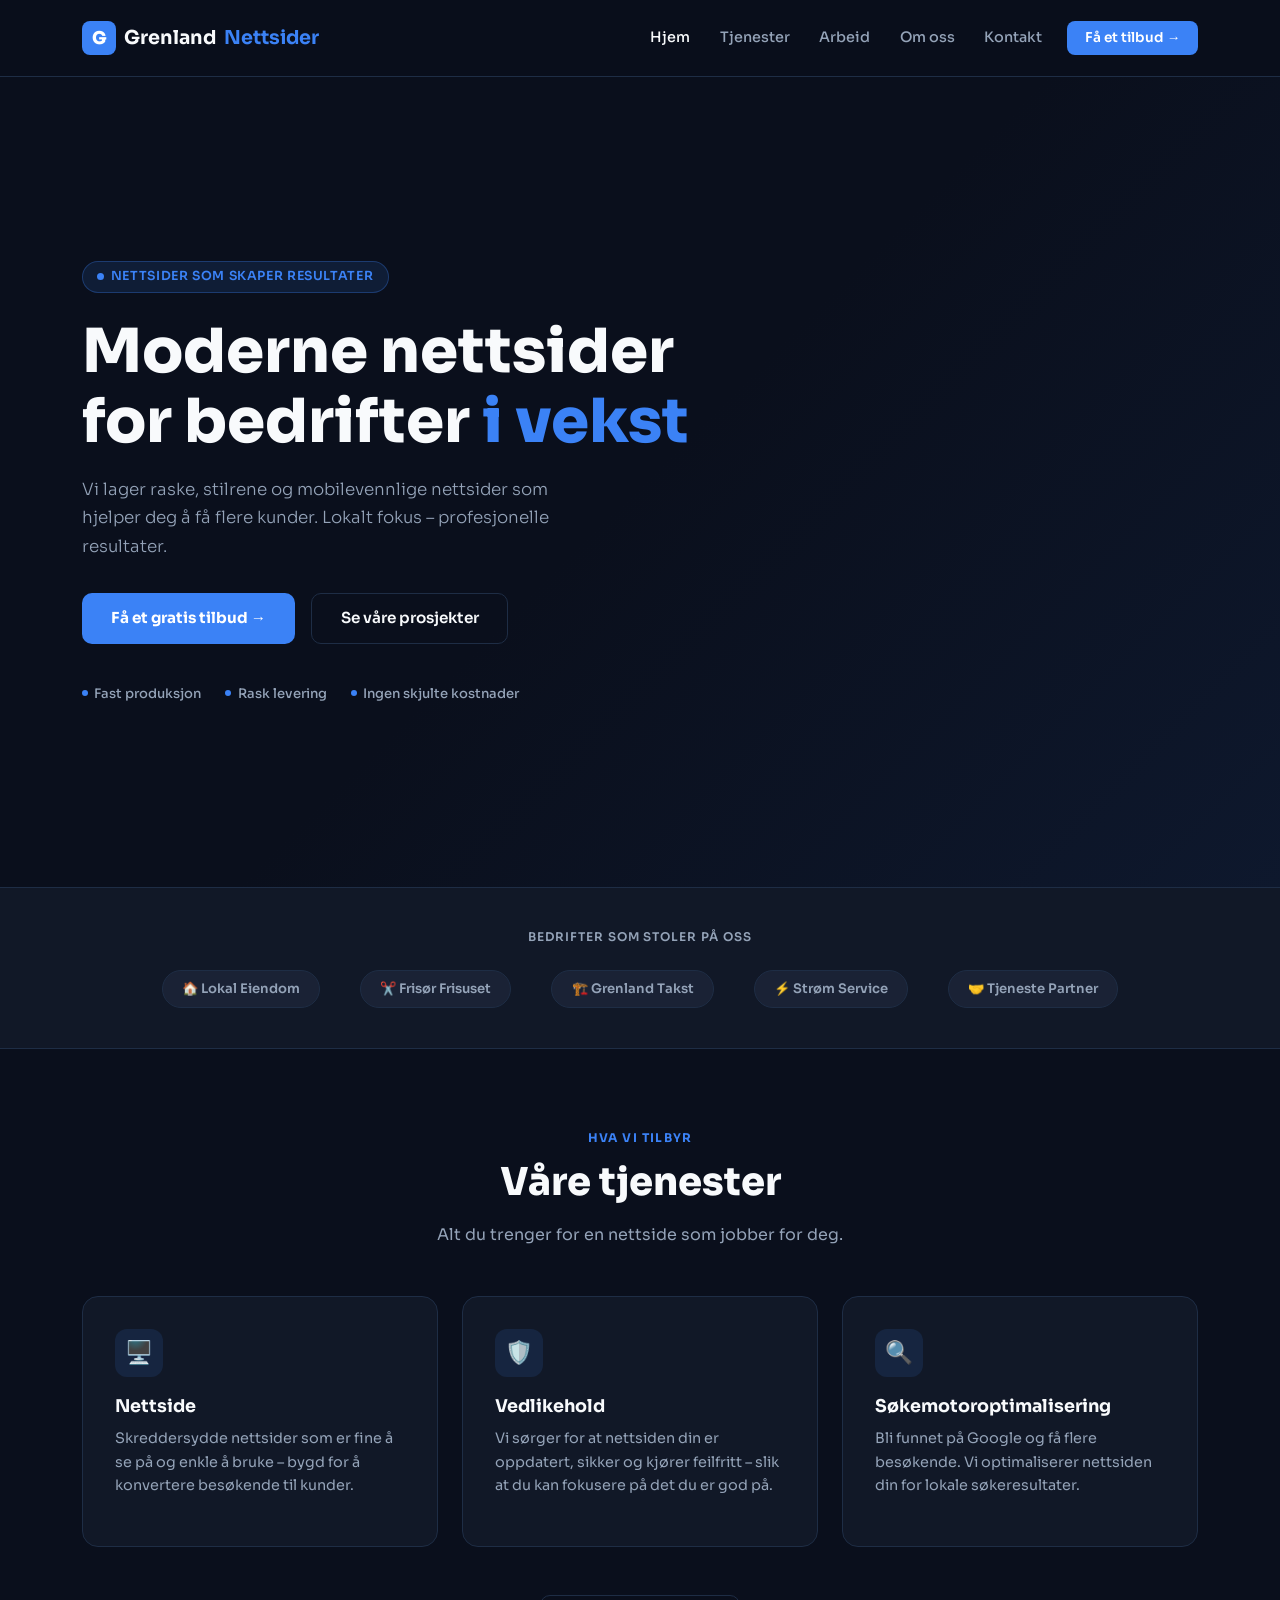
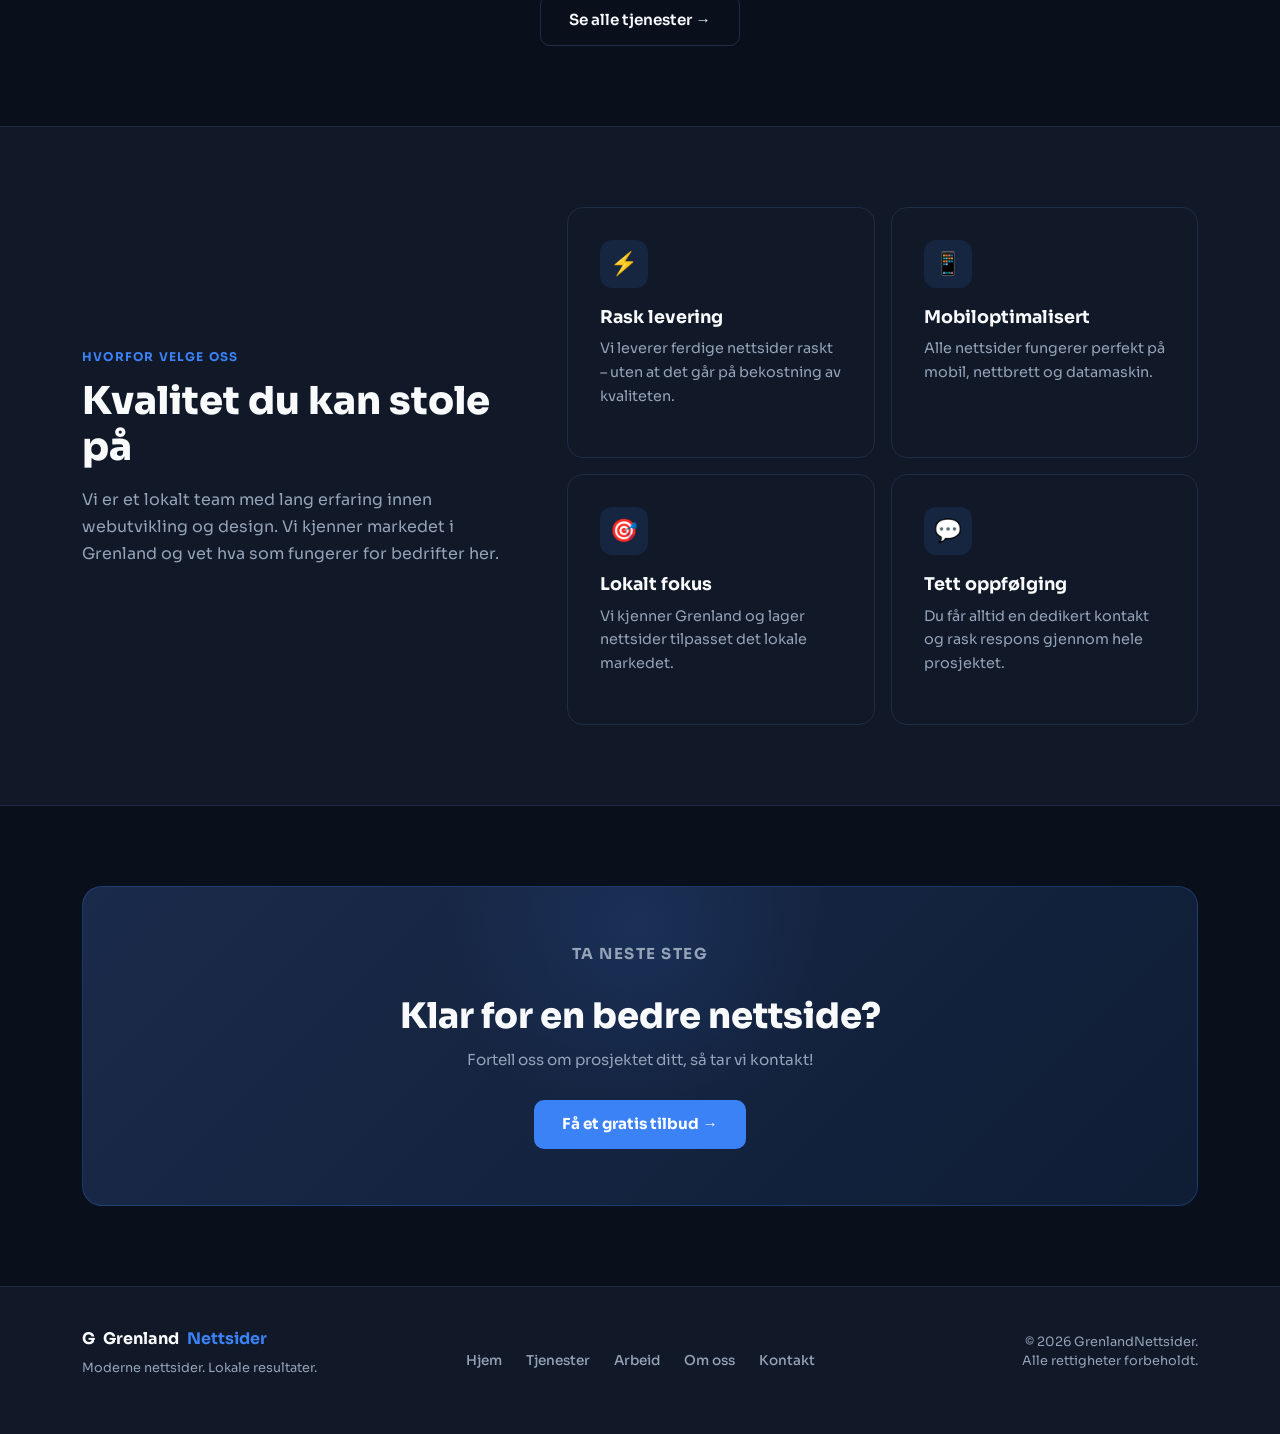
==== index.html @ faeaf44c "Adding test website" ====
<!DOCTYPE html>
<html lang="no">
<head>
  <meta charset="UTF-8">
  <meta name="viewport" content="width=device-width, initial-scale=1.0">
  <title>GrenlandNettsider – Moderne nettsider for bedrifter i vekst</title>
  <link href="https://cdn.jsdelivr.net/npm/bootstrap@5.3.3/dist/css/bootstrap.min.css" rel="stylesheet">
  <link rel="stylesheet" href="style.css">
</head>
<body>

  <!-- Navbar -->
  <nav class="navbar navbar-expand-lg">
    <div class="container">
      <a class="navbar-brand" href="index.html">
        <div class="g-icon">G</div>
        Grenland<span class="brand-blue">Nettsider</span>
      </a>
      <button class="navbar-toggler border-0" type="button" data-bs-toggle="collapse" data-bs-target="#navbarNav">
        <span class="navbar-toggler-icon"></span>
      </button>
      <div class="collapse navbar-collapse" id="navbarNav">
        <ul class="navbar-nav ms-auto align-items-center gap-1">
          <li class="nav-item"><a class="nav-link active" href="index.html">Hjem</a></li>
          <li class="nav-item"><a class="nav-link" href="tjenester.html">Tjenester</a></li>
          <li class="nav-item"><a class="nav-link" href="arbeid.html">Arbeid</a></li>
          <li class="nav-item"><a class="nav-link" href="om-oss.html">Om oss</a></li>
          <li class="nav-item"><a class="nav-link" href="kontakt.html">Kontakt</a></li>
          <li class="nav-item ms-2">
            <a class="nav-link btn-tilbud" href="kontakt.html">Få et tilbud &rarr;</a>
          </li>
        </ul>
      </div>
    </div>
  </nav>

  <!-- Hero -->
  <section class="hero">
    <div class="hero-backdrop"></div>
    <div class="hero-overlay"></div>
    <div class="container hero-content">
      <div class="row align-items-center">
        <div class="col-lg-7">
          <div class="hero-badge">
            <span class="dot" style="width:7px;height:7px;background:var(--blue);border-radius:50%;display:inline-block;"></span>
            Nettsider som skaper resultater
          </div>
          <h1>
            Moderne nettsider<br>
            for bedrifter <span class="blue">i vekst</span>
          </h1>
          <p class="lead">
            Vi lager raske, stilrene og mobilevennlige nettsider som hjelper deg å få flere kunder. Lokalt fokus – profesjonelle resultater.
          </p>
          <div class="d-flex gap-3 flex-wrap">
            <a href="kontakt.html" class="btn-primary-custom">
              Få et gratis tilbud &rarr;
            </a>
            <a href="arbeid.html" class="btn-ghost">
              Se våre prosjekter
            </a>
          </div>
          <div class="hero-trust">
            <div class="trust-item"><span class="dot"></span> Fast produksjon</div>
            <div class="trust-item"><span class="dot"></span> Rask levering</div>
            <div class="trust-item"><span class="dot"></span> Ingen skjulte kostnader</div>
          </div>
        </div>
      </div>
    </div>
  </section>

  <!-- Kunder -->
  <div class="clients-strip">
    <div class="container">
      <p class="label">Bedrifter som stoler på oss</p>
      <div class="client-logos">
        <div class="client-pill">🏠 Lokal Eiendom</div>
        <div class="client-pill">✂️ Frisør Frisuset</div>
        <div class="client-pill">🏗️ Grenland Takst</div>
        <div class="client-pill">⚡ Strøm Service</div>
        <div class="client-pill">🤝 Tjeneste Partner</div>
      </div>
    </div>
  </div>

  <!-- Tjenester oversikt -->
  <section>
    <div class="container">
      <div class="text-center mb-5">
        <p class="section-label">Hva vi tilbyr</p>
        <h2 class="section-title">Våre tjenester</h2>
        <p class="section-sub mx-auto">Alt du trenger for en nettside som jobber for deg.</p>
      </div>
      <div class="row g-4">
        <div class="col-md-4">
          <div class="card-dark">
            <div class="card-icon">🖥️</div>
            <h3>Nettside</h3>
            <p>Skreddersydde nettsider som er fine å se på og enkle å bruke – bygd for å konvertere besøkende til kunder.</p>
          </div>
        </div>
        <div class="col-md-4">
          <div class="card-dark">
            <div class="card-icon">🛡️</div>
            <h3>Vedlikehold</h3>
            <p>Vi sørger for at nettsiden din er oppdatert, sikker og kjører feilfritt – slik at du kan fokusere på det du er god på.</p>
          </div>
        </div>
        <div class="col-md-4">
          <div class="card-dark">
            <div class="card-icon">🔍</div>
            <h3>Søkemotoroptimalisering</h3>
            <p>Bli funnet på Google og få flere besøkende. Vi optimaliserer nettsiden din for lokale søkeresultater.</p>
          </div>
        </div>
      </div>
      <div class="text-center mt-5">
        <a href="tjenester.html" class="btn-ghost">Se alle tjenester &rarr;</a>
      </div>
    </div>
  </section>

  <!-- Hvorfor oss -->
  <section style="background: var(--bg-card); border-top: 1px solid var(--border); border-bottom: 1px solid var(--border);">
    <div class="container">
      <div class="row align-items-center g-5">
        <div class="col-lg-5">
          <p class="section-label">Hvorfor velge oss</p>
          <h2 class="section-title">Kvalitet du kan stole på</h2>
          <p class="section-sub">Vi er et lokalt team med lang erfaring innen webutvikling og design. Vi kjenner markedet i Grenland og vet hva som fungerer for bedrifter her.</p>
        </div>
        <div class="col-lg-7">
          <div class="row g-3">
            <div class="col-sm-6">
              <div class="card-dark">
                <div class="card-icon">⚡</div>
                <h3>Rask levering</h3>
                <p>Vi leverer ferdige nettsider raskt – uten at det går på bekostning av kvaliteten.</p>
              </div>
            </div>
            <div class="col-sm-6">
              <div class="card-dark">
                <div class="card-icon">📱</div>
                <h3>Mobiloptimalisert</h3>
                <p>Alle nettsider fungerer perfekt på mobil, nettbrett og datamaskin.</p>
              </div>
            </div>
            <div class="col-sm-6">
              <div class="card-dark">
                <div class="card-icon">🎯</div>
                <h3>Lokalt fokus</h3>
                <p>Vi kjenner Grenland og lager nettsider tilpasset det lokale markedet.</p>
              </div>
            </div>
            <div class="col-sm-6">
              <div class="card-dark">
                <div class="card-icon">💬</div>
                <h3>Tett oppfølging</h3>
                <p>Du får alltid en dedikert kontakt og rask respons gjennom hele prosjektet.</p>
              </div>
            </div>
          </div>
        </div>
      </div>
    </div>
  </section>

  <!-- CTA -->
  <section>
    <div class="container">
      <div class="cta-banner">
        <p class="section-label" style="text-align:center;">Ta neste steg</p>
        <h2>Klar for en bedre nettside?</h2>
        <p>Fortell oss om prosjektet ditt, så tar vi kontakt!</p>
        <a href="kontakt.html" class="btn-primary-custom" style="display:inline-flex;">
          Få et gratis tilbud &rarr;
        </a>
      </div>
    </div>
  </section>

  <!-- Footer -->
  <footer>
    <div class="container">
      <div class="row align-items-center">
        <div class="col-md-4 mb-3 mb-md-0">
          <a class="footer-brand" href="index.html">
            <div class="g-icon">G</div>
            Grenland<span style="color:var(--blue);">Nettsider</span>
          </a>
          <p class="footer-copy">Moderne nettsider. Lokale resultater.</p>
        </div>
        <div class="col-md-4 mb-3 mb-md-0 text-md-center">
          <ul class="footer-links justify-content-md-center">
            <li><a href="index.html">Hjem</a></li>
            <li><a href="tjenester.html">Tjenester</a></li>
            <li><a href="arbeid.html">Arbeid</a></li>
            <li><a href="om-oss.html">Om oss</a></li>
            <li><a href="kontakt.html">Kontakt</a></li>
          </ul>
        </div>
        <div class="col-md-4 text-md-end">
          <p class="footer-copy">&copy; 2026 GrenlandNettsider.<br>Alle rettigheter forbeholdt.</p>
        </div>
      </div>
    </div>
  </footer>

  <script src="https://cdn.jsdelivr.net/npm/bootstrap@5.3.3/dist/js/bootstrap.bundle.min.js"></script>
</body>
</html>
---- style.css ----
@import url('https://fonts.googleapis.com/css2?family=Sora:wght@300;400;500;600;700;800&display=swap');

:root {
  --bg-dark: #0a0f1c;
  --bg-card: #111827;
  --bg-card2: #1a2235;
  --blue: #3b82f6;
  --blue-hover: #2563eb;
  --text: #f8fafc;
  --muted: #94a3b8;
  --border: #1e2d45;
}

* {
  margin: 0;
  padding: 0;
  box-sizing: border-box;
}

body {
  font-family: 'Sora', sans-serif;
  background-color: var(--bg-dark);
  color: var(--text);
  min-height: 100vh;
}

/* ── NAVBAR ── */
.navbar {
  background: rgba(10, 15, 28, 0.92) !important;
  backdrop-filter: blur(12px);
  border-bottom: 1px solid var(--border);
  padding: 1rem 0;
  position: sticky;
  top: 0;
  z-index: 1000;
}

.navbar-brand {
  font-weight: 700;
  font-size: 1.2rem;
  color: var(--text) !important;
  display: flex;
  align-items: center;
  gap: 0.5rem;
}

.navbar-brand .g-icon {
  width: 34px;
  height: 34px;
  background: var(--blue);
  border-radius: 8px;
  display: flex;
  align-items: center;
  justify-content: center;
  font-weight: 800;
  font-size: 1.1rem;
  color: white;
  flex-shrink: 0;
}

.navbar-brand span.brand-blue {
  color: var(--blue);
}

.nav-link {
  color: var(--muted) !important;
  font-weight: 500;
  font-size: 0.9rem;
  transition: color 0.2s;
  padding: 0.4rem 0.8rem !important;
}

.nav-link:hover,
.nav-link.active {
  color: var(--text) !important;
}

.btn-tilbud {
  background: var(--blue);
  color: white !important;
  border-radius: 8px;
  padding: 0.45rem 1.1rem !important;
  font-weight: 600;
  font-size: 0.85rem;
  transition: background 0.2s;
}

.btn-tilbud:hover {
  background: var(--blue-hover) !important;
  color: white !important;
}

/* ── HERO ── */
.hero {
  position: relative;
  min-height: 90vh;
  display: flex;
  align-items: center;
  overflow: hidden;
}

.hero-backdrop {
  position: absolute;
  inset: 0;
  background-image: url('https://cdn.discordapp.com/attachments/1414317445426057236/1490359732261621760/966d6a86-c8e8-4d90-9da0-f80edcbf8daf.png?ex=69d3c529&is=69d273a9&hm=00768cd3d87e97b7042a701c14c0bbfbb217b4e4b8885924122f0c1ae28f9f50&');
  background-size: cover;
  background-position: center right;
  background-repeat: no-repeat;
  opacity: 0.08;
  z-index: 0;
}

.hero-overlay {
  position: absolute;
  inset: 0;
  background: linear-gradient(135deg, var(--bg-dark) 50%, rgba(59,130,246,0.08) 100%);
  z-index: 1;
}

.hero-content {
  position: relative;
  z-index: 2;
}

.hero-badge {
  display: inline-flex;
  align-items: center;
  gap: 0.4rem;
  background: rgba(59,130,246,0.12);
  border: 1px solid rgba(59,130,246,0.3);
  border-radius: 999px;
  padding: 0.35rem 0.9rem;
  font-size: 0.78rem;
  font-weight: 600;
  color: var(--blue);
  letter-spacing: 0.05em;
  text-transform: uppercase;
  margin-bottom: 1.5rem;
}

.hero h1 {
  font-size: clamp(2.2rem, 5vw, 3.8rem);
  font-weight: 800;
  line-height: 1.15;
  margin-bottom: 1.2rem;
}

.hero h1 .blue {
  color: var(--blue);
}

.hero p.lead {
  font-size: 1.05rem;
  color: var(--muted);
  max-width: 520px;
  line-height: 1.7;
  margin-bottom: 2rem;
}

.btn-primary-custom {
  background: var(--blue);
  color: white;
  border: none;
  border-radius: 10px;
  padding: 0.8rem 1.8rem;
  font-weight: 700;
  font-size: 0.95rem;
  text-decoration: none;
  display: inline-flex;
  align-items: center;
  gap: 0.5rem;
  transition: background 0.2s, transform 0.15s;
}

.btn-primary-custom:hover {
  background: var(--blue-hover);
  color: white;
  transform: translateY(-2px);
}

.btn-ghost {
  background: transparent;
  color: var(--text);
  border: 1.5px solid var(--border);
  border-radius: 10px;
  padding: 0.8rem 1.8rem;
  font-weight: 600;
  font-size: 0.95rem;
  text-decoration: none;
  display: inline-flex;
  align-items: center;
  gap: 0.5rem;
  transition: border-color 0.2s, transform 0.15s;
}

.btn-ghost:hover {
  border-color: var(--blue);
  color: var(--blue);
  transform: translateY(-2px);
}

.hero-trust {
  display: flex;
  align-items: center;
  gap: 1.5rem;
  margin-top: 2.5rem;
  flex-wrap: wrap;
}

.trust-item {
  display: flex;
  align-items: center;
  gap: 0.4rem;
  font-size: 0.82rem;
  color: var(--muted);
  font-weight: 500;
}

.trust-item .dot {
  width: 6px;
  height: 6px;
  background: var(--blue);
  border-radius: 50%;
  flex-shrink: 0;
}

/* ── SECTIONS ── */
section {
  padding: 5rem 0;
}

.section-label {
  font-size: 0.75rem;
  font-weight: 700;
  letter-spacing: 0.1em;
  text-transform: uppercase;
  color: var(--blue);
  margin-bottom: 0.75rem;
}

.section-title {
  font-size: clamp(1.8rem, 3vw, 2.5rem);
  font-weight: 800;
  margin-bottom: 1rem;
  line-height: 1.2;
}

.section-sub {
  color: var(--muted);
  font-size: 1rem;
  max-width: 550px;
  line-height: 1.7;
}

/* ── CARDS ── */
.card-dark {
  background: var(--bg-card);
  border: 1px solid var(--border);
  border-radius: 16px;
  padding: 2rem;
  transition: border-color 0.25s, transform 0.2s;
  height: 100%;
}

.card-dark:hover {
  border-color: rgba(59,130,246,0.4);
  transform: translateY(-4px);
}

.card-icon {
  width: 48px;
  height: 48px;
  background: rgba(59,130,246,0.12);
  border-radius: 12px;
  display: flex;
  align-items: center;
  justify-content: center;
  font-size: 1.4rem;
  margin-bottom: 1.2rem;
  flex-shrink: 0;
}

.card-dark h3 {
  font-size: 1.1rem;
  font-weight: 700;
  margin-bottom: 0.6rem;
}

.card-dark p {
  color: var(--muted);
  font-size: 0.9rem;
  line-height: 1.65;
}

/* ── CLIENTS STRIP ── */
.clients-strip {
  background: var(--bg-card);
  border-top: 1px solid var(--border);
  border-bottom: 1px solid var(--border);
  padding: 2.5rem 0;
}

.clients-strip .label {
  font-size: 0.75rem;
  font-weight: 600;
  letter-spacing: 0.08em;
  text-transform: uppercase;
  color: var(--muted);
  margin-bottom: 1.5rem;
  text-align: center;
}

.client-logos {
  display: flex;
  justify-content: center;
  align-items: center;
  gap: 2.5rem;
  flex-wrap: wrap;
}

.client-pill {
  display: flex;
  align-items: center;
  gap: 0.5rem;
  background: var(--bg-card2);
  border: 1px solid var(--border);
  border-radius: 999px;
  padding: 0.5rem 1.2rem;
  font-size: 0.82rem;
  font-weight: 600;
  color: var(--muted);
  transition: color 0.2s, border-color 0.2s;
}

.client-pill:hover {
  color: var(--text);
  border-color: var(--blue);
}

/* ── CTA BANNER ── */
.cta-banner {
  background: linear-gradient(135deg, #1a2a4a 0%, #0f1d35 100%);
  border: 1px solid rgba(59,130,246,0.25);
  border-radius: 20px;
  padding: 3.5rem 2.5rem;
  text-align: center;
  position: relative;
  overflow: hidden;
}

.cta-banner::before {
  content: '';
  position: absolute;
  top: -50%;
  left: 50%;
  transform: translateX(-50%);
  width: 400px;
  height: 400px;
  background: radial-gradient(circle, rgba(59,130,246,0.12) 0%, transparent 70%);
  pointer-events: none;
}

.cta-banner h2 {
  font-size: clamp(1.5rem, 3vw, 2.2rem);
  font-weight: 800;
  margin-bottom: 0.75rem;
  position: relative;
}

.cta-banner p {
  color: var(--muted);
  font-size: 0.95rem;
  margin-bottom: 1.8rem;
  position: relative;
}

/* ── FOOTER ── */
footer {
  background: var(--bg-card);
  border-top: 1px solid var(--border);
  padding: 2.5rem 0;
}

.footer-brand {
  display: flex;
  align-items: center;
  gap: 0.5rem;
  font-weight: 700;
  font-size: 1rem;
  color: var(--text);
  text-decoration: none;
  margin-bottom: 0.5rem;
}

.footer-links {
  list-style: none;
  display: flex;
  gap: 1.5rem;
  flex-wrap: wrap;
  margin: 0;
  padding: 0;
}

.footer-links a {
  color: var(--muted);
  text-decoration: none;
  font-size: 0.85rem;
  font-weight: 500;
  transition: color 0.2s;
}

.footer-links a:hover {
  color: var(--blue);
}

.footer-copy {
  color: var(--muted);
  font-size: 0.8rem;
}

/* ── PAGE HERO (inner pages) ── */
.page-hero {
  padding: 6rem 0 4rem;
  position: relative;
  overflow: hidden;
}

.page-hero::before {
  content: '';
  position: absolute;
  top: -100px;
  right: -100px;
  width: 500px;
  height: 500px;
  background: radial-gradient(circle, rgba(59,130,246,0.08) 0%, transparent 70%);
  pointer-events: none;
}

.page-hero h1 {
  font-size: clamp(2rem, 4vw, 3rem);
  font-weight: 800;
  line-height: 1.2;
  margin-bottom: 1rem;
}

.page-hero p {
  color: var(--muted);
  font-size: 1rem;
  max-width: 520px;
  line-height: 1.7;
}

/* ── FORM ── */
.form-control-dark {
  background: var(--bg-card);
  border: 1px solid var(--border);
  border-radius: 10px;
  color: var(--text);
  padding: 0.75rem 1rem;
  font-family: 'Sora', sans-serif;
  font-size: 0.9rem;
  width: 100%;
  transition: border-color 0.2s;
}

.form-control-dark:focus {
  outline: none;
  border-color: var(--blue);
  background: var(--bg-card);
  color: var(--text);
}

.form-control-dark::placeholder {
  color: var(--muted);
}

.form-label-dark {
  font-size: 0.85rem;
  font-weight: 600;
  color: var(--muted);
  margin-bottom: 0.4rem;
  display: block;
}

/* ── PORTFOLIO GRID ── */
.portfolio-card {
  background: var(--bg-card);
  border: 1px solid var(--border);
  border-radius: 16px;
  overflow: hidden;
  transition: border-color 0.25s, transform 0.2s;
}

.portfolio-card:hover {
  border-color: rgba(59,130,246,0.4);
  transform: translateY(-4px);
}

.portfolio-thumb {
  height: 200px;
  background: linear-gradient(135deg, #1a2a4a, #0f1d35);
  display: flex;
  align-items: center;
  justify-content: center;
  font-size: 3rem;
  position: relative;
  overflow: hidden;
}

.portfolio-thumb::after {
  content: '';
  position: absolute;
  inset: 0;
  background: linear-gradient(180deg, transparent 60%, rgba(10,15,28,0.8) 100%);
}

.portfolio-info {
  padding: 1.5rem;
}

.portfolio-tag {
  display: inline-block;
  background: rgba(59,130,246,0.12);
  color: var(--blue);
  border-radius: 999px;
  padding: 0.2rem 0.7rem;
  font-size: 0.72rem;
  font-weight: 700;
  letter-spacing: 0.05em;
  text-transform: uppercase;
  margin-bottom: 0.6rem;
}

.portfolio-info h3 {
  font-size: 1rem;
  font-weight: 700;
  margin-bottom: 0.4rem;
}

.portfolio-info p {
  color: var(--muted);
  font-size: 0.85rem;
  line-height: 1.6;
}

/* ── PRICING ── */
.pricing-card {
  background: var(--bg-card);
  border: 1px solid var(--border);
  border-radius: 16px;
  padding: 2rem;
  height: 100%;
  transition: transform 0.2s;
}

.pricing-card.featured {
  border-color: var(--blue);
  background: linear-gradient(180deg, #1a2a4a 0%, var(--bg-card) 100%);
}

.pricing-card:hover {
  transform: translateY(-4px);
}

.pricing-price {
  font-size: 2.5rem;
  font-weight: 800;
  color: var(--text);
  line-height: 1;
}

.pricing-price span {
  font-size: 1rem;
  font-weight: 500;
  color: var(--muted);
}

.pricing-features {
  list-style: none;
  padding: 0;
  margin: 1.5rem 0;
}

.pricing-features li {
  display: flex;
  align-items: center;
  gap: 0.6rem;
  color: var(--muted);
  font-size: 0.87rem;
  padding: 0.4rem 0;
  border-bottom: 1px solid var(--border);
}

.pricing-features li:last-child {
  border-bottom: none;
}

.pricing-features li .check {
  color: var(--blue);
  flex-shrink: 0;
}

/* ── ABOUT ── */
.stat-box {
  background: var(--bg-card);
  border: 1px solid var(--border);
  border-radius: 12px;
  padding: 1.5rem;
  text-align: center;
}

.stat-number {
  font-size: 2.2rem;
  font-weight: 800;
  color: var(--blue);
  line-height: 1;
}

.stat-label {
  font-size: 0.8rem;
  color: var(--muted);
  font-weight: 500;
  margin-top: 0.3rem;
}

/* ── RESPONSIVE ── */
@media (max-width: 768px) {
  .hero {
    min-height: auto;
    padding: 4rem 0 3rem;
  }

  .hero-trust {
    gap: 1rem;
  }

  .client-logos {
    gap: 1rem;
  }

  .cta-banner {
    padding: 2.5rem 1.5rem;
  }
}
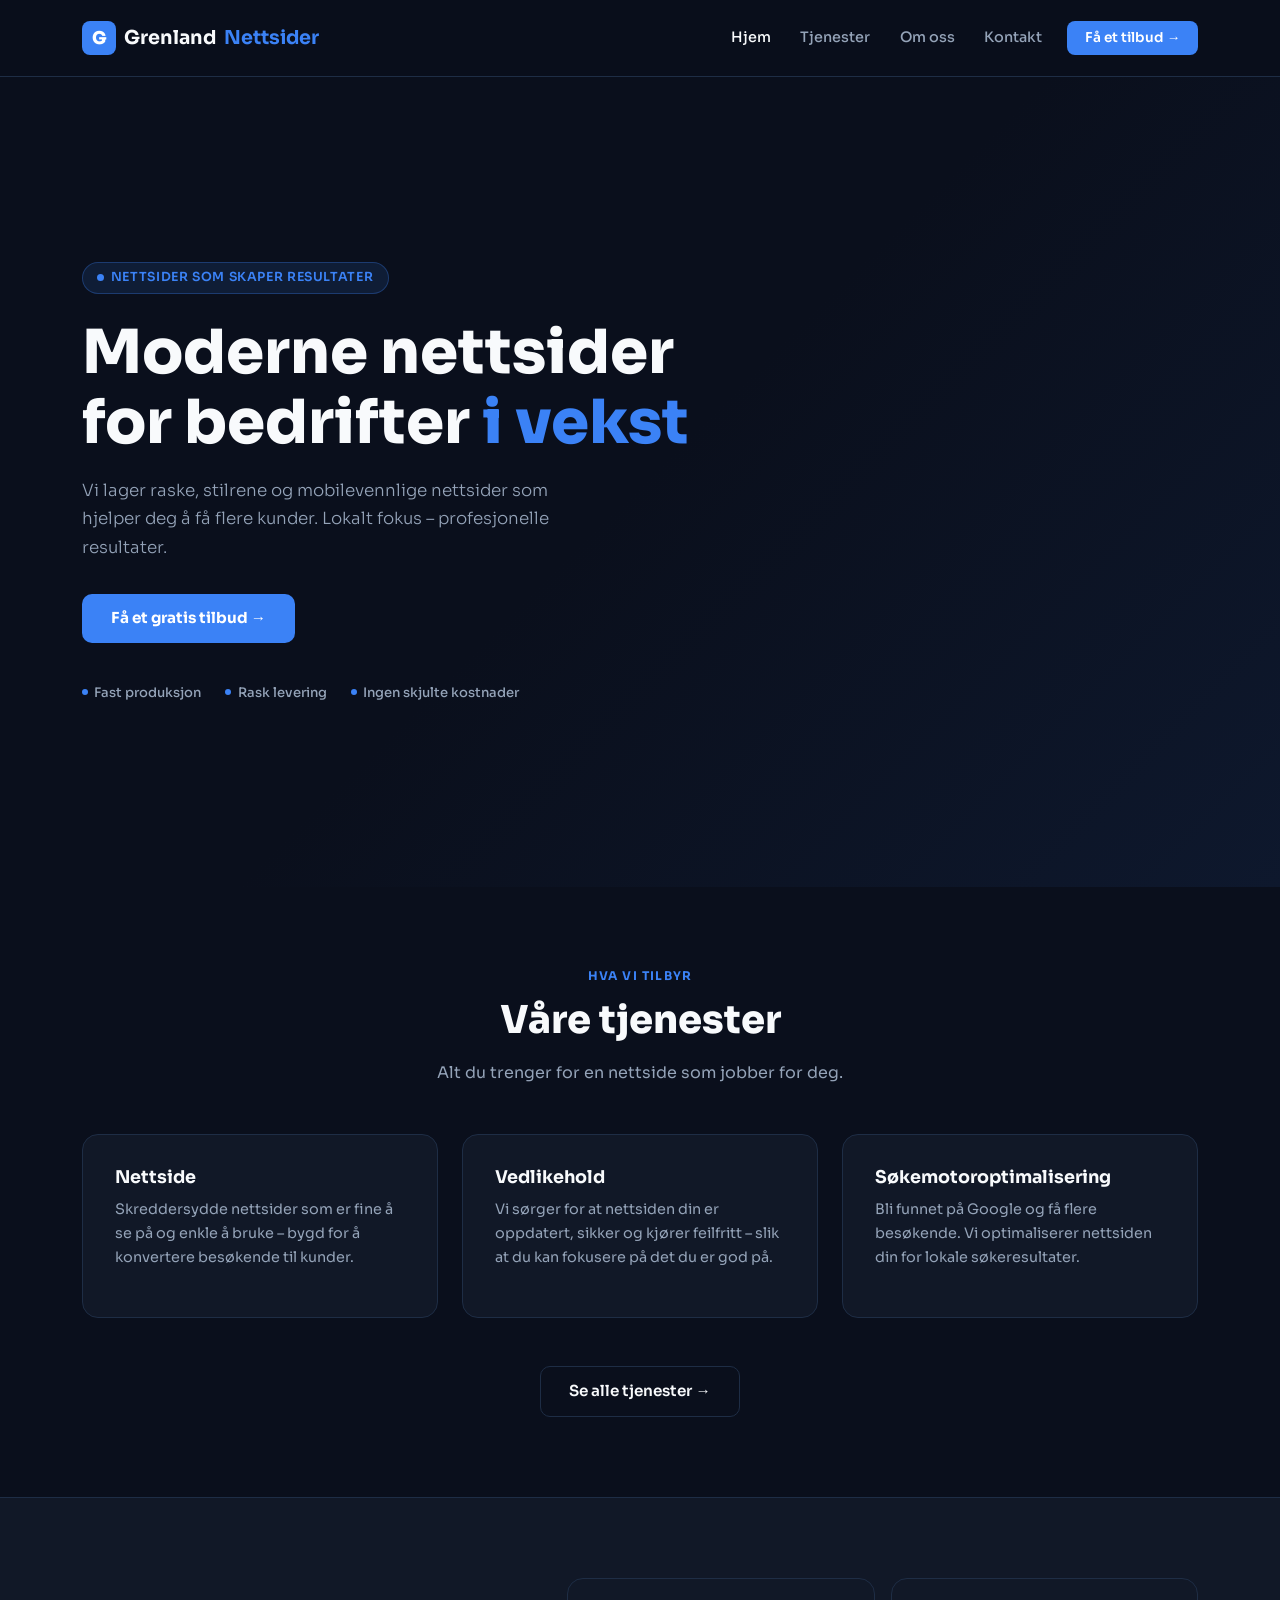
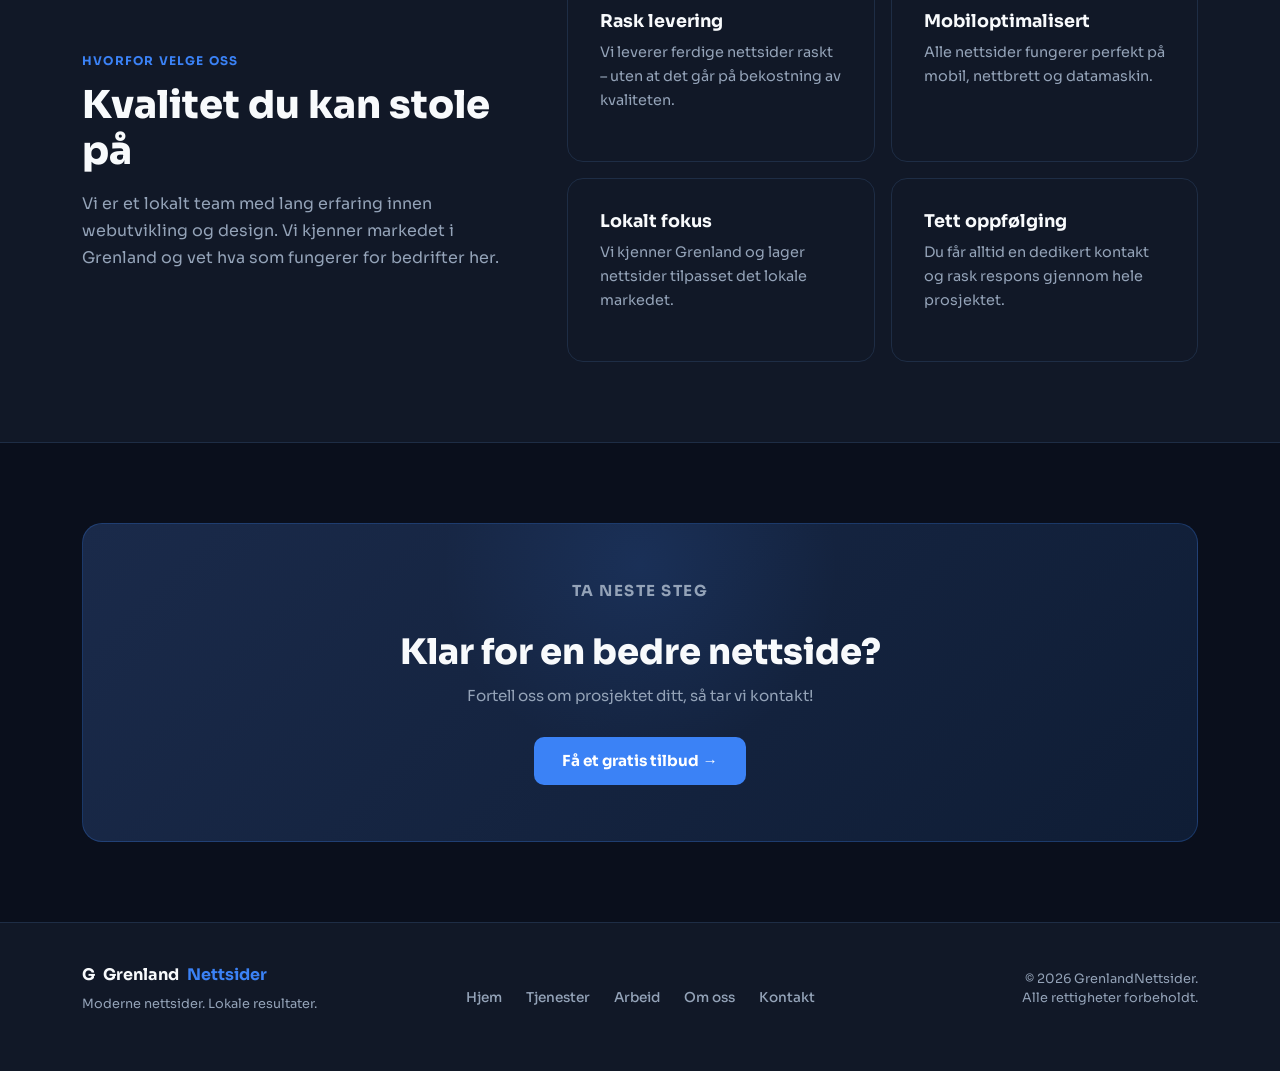
==== commit 0ae6ea1c: "made the website look nicer without all the ai slop" ====
--- a/index.html
+++ b/index.html
@@ -23,7 +23,6 @@
         <ul class="navbar-nav ms-auto align-items-center gap-1">
           <li class="nav-item"><a class="nav-link active" href="index.html">Hjem</a></li>
           <li class="nav-item"><a class="nav-link" href="tjenester.html">Tjenester</a></li>
-          <li class="nav-item"><a class="nav-link" href="arbeid.html">Arbeid</a></li>
           <li class="nav-item"><a class="nav-link" href="om-oss.html">Om oss</a></li>
           <li class="nav-item"><a class="nav-link" href="kontakt.html">Kontakt</a></li>
           <li class="nav-item ms-2">
@@ -56,9 +55,6 @@
             <a href="kontakt.html" class="btn-primary-custom">
               Få et gratis tilbud &rarr;
             </a>
-            <a href="arbeid.html" class="btn-ghost">
-              Se våre prosjekter
-            </a>
           </div>
           <div class="hero-trust">
             <div class="trust-item"><span class="dot"></span> Fast produksjon</div>
@@ -70,19 +66,6 @@
     </div>
   </section>
 
-  <!-- Kunder -->
-  <div class="clients-strip">
-    <div class="container">
-      <p class="label">Bedrifter som stoler på oss</p>
-      <div class="client-logos">
-        <div class="client-pill">🏠 Lokal Eiendom</div>
-        <div class="client-pill">✂️ Frisør Frisuset</div>
-        <div class="client-pill">🏗️ Grenland Takst</div>
-        <div class="client-pill">⚡ Strøm Service</div>
-        <div class="client-pill">🤝 Tjeneste Partner</div>
-      </div>
-    </div>
-  </div>
 
   <!-- Tjenester oversikt -->
   <section>
@@ -95,22 +78,19 @@
       <div class="row g-4">
         <div class="col-md-4">
           <div class="card-dark">
-            <div class="card-icon">🖥️</div>
             <h3>Nettside</h3>
             <p>Skreddersydde nettsider som er fine å se på og enkle å bruke – bygd for å konvertere besøkende til kunder.</p>
           </div>
         </div>
         <div class="col-md-4">
           <div class="card-dark">
-            <div class="card-icon">🛡️</div>
-            <h3>Vedlikehold</h3>
+<h3>Vedlikehold</h3>
             <p>Vi sørger for at nettsiden din er oppdatert, sikker og kjører feilfritt – slik at du kan fokusere på det du er god på.</p>
           </div>
         </div>
         <div class="col-md-4">
           <div class="card-dark">
-            <div class="card-icon">🔍</div>
-            <h3>Søkemotoroptimalisering</h3>
+<h3>Søkemotoroptimalisering</h3>
             <p>Bli funnet på Google og få flere besøkende. Vi optimaliserer nettsiden din for lokale søkeresultater.</p>
           </div>
         </div>
@@ -134,29 +114,25 @@
           <div class="row g-3">
             <div class="col-sm-6">
               <div class="card-dark">
-                <div class="card-icon">⚡</div>
-                <h3>Rask levering</h3>
+        <h3>Rask levering</h3>
                 <p>Vi leverer ferdige nettsider raskt – uten at det går på bekostning av kvaliteten.</p>
               </div>
             </div>
             <div class="col-sm-6">
               <div class="card-dark">
-                <div class="card-icon">📱</div>
-                <h3>Mobiloptimalisert</h3>
+        <h3>Mobiloptimalisert</h3>
                 <p>Alle nettsider fungerer perfekt på mobil, nettbrett og datamaskin.</p>
               </div>
             </div>
             <div class="col-sm-6">
               <div class="card-dark">
-                <div class="card-icon">🎯</div>
-                <h3>Lokalt fokus</h3>
+        <h3>Lokalt fokus</h3>
                 <p>Vi kjenner Grenland og lager nettsider tilpasset det lokale markedet.</p>
               </div>
             </div>
             <div class="col-sm-6">
               <div class="card-dark">
-                <div class="card-icon">💬</div>
-                <h3>Tett oppfølging</h3>
+        <h3>Tett oppfølging</h3>
                 <p>Du får alltid en dedikert kontakt og rask respons gjennom hele prosjektet.</p>
               </div>
             </div>
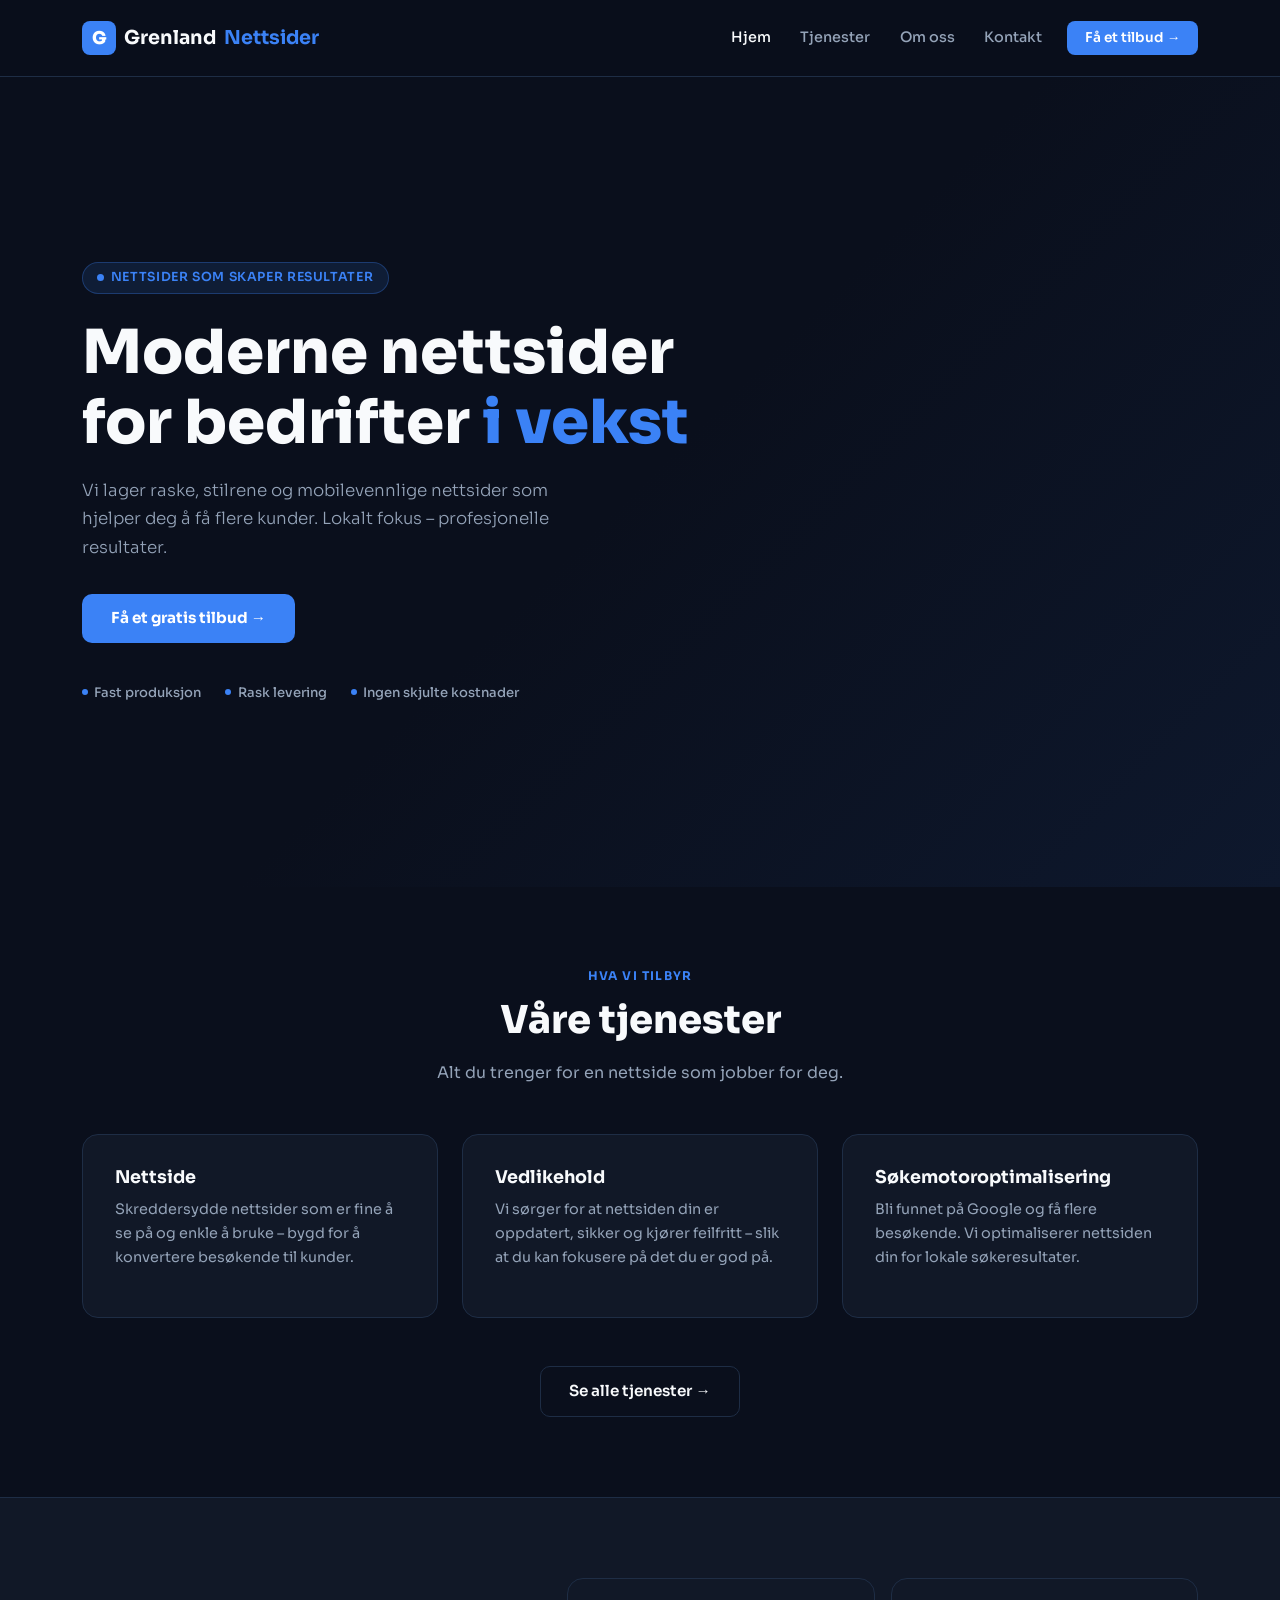
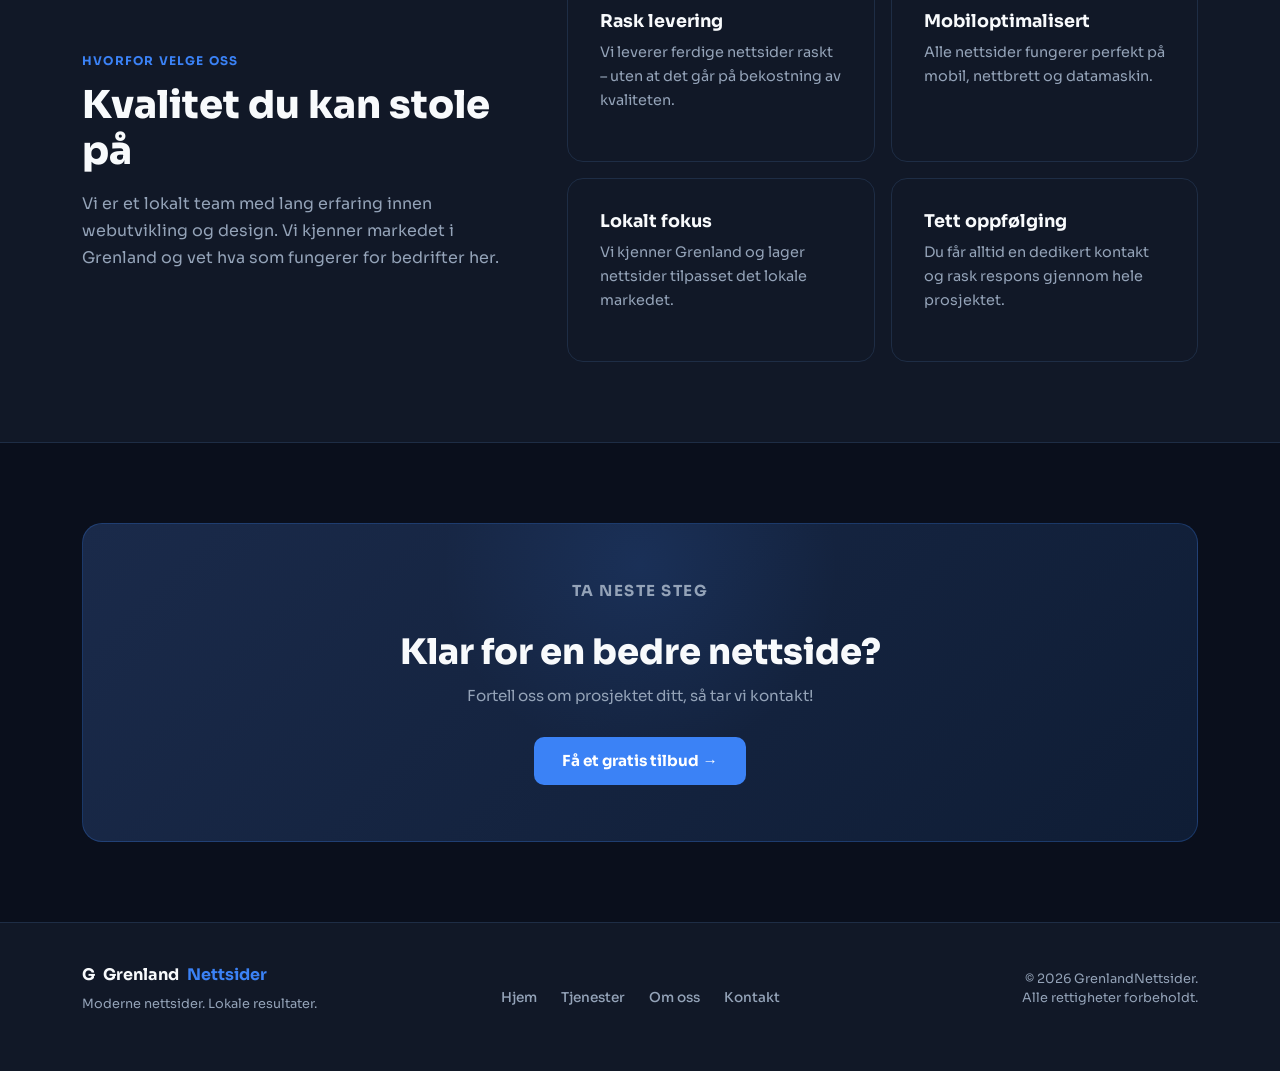
==== commit ddf33b42: "Added correct email and number" ====
--- a/index.html
+++ b/index.html
@@ -171,7 +171,6 @@
           <ul class="footer-links justify-content-md-center">
             <li><a href="index.html">Hjem</a></li>
             <li><a href="tjenester.html">Tjenester</a></li>
-            <li><a href="arbeid.html">Arbeid</a></li>
             <li><a href="om-oss.html">Om oss</a></li>
             <li><a href="kontakt.html">Kontakt</a></li>
           </ul>
